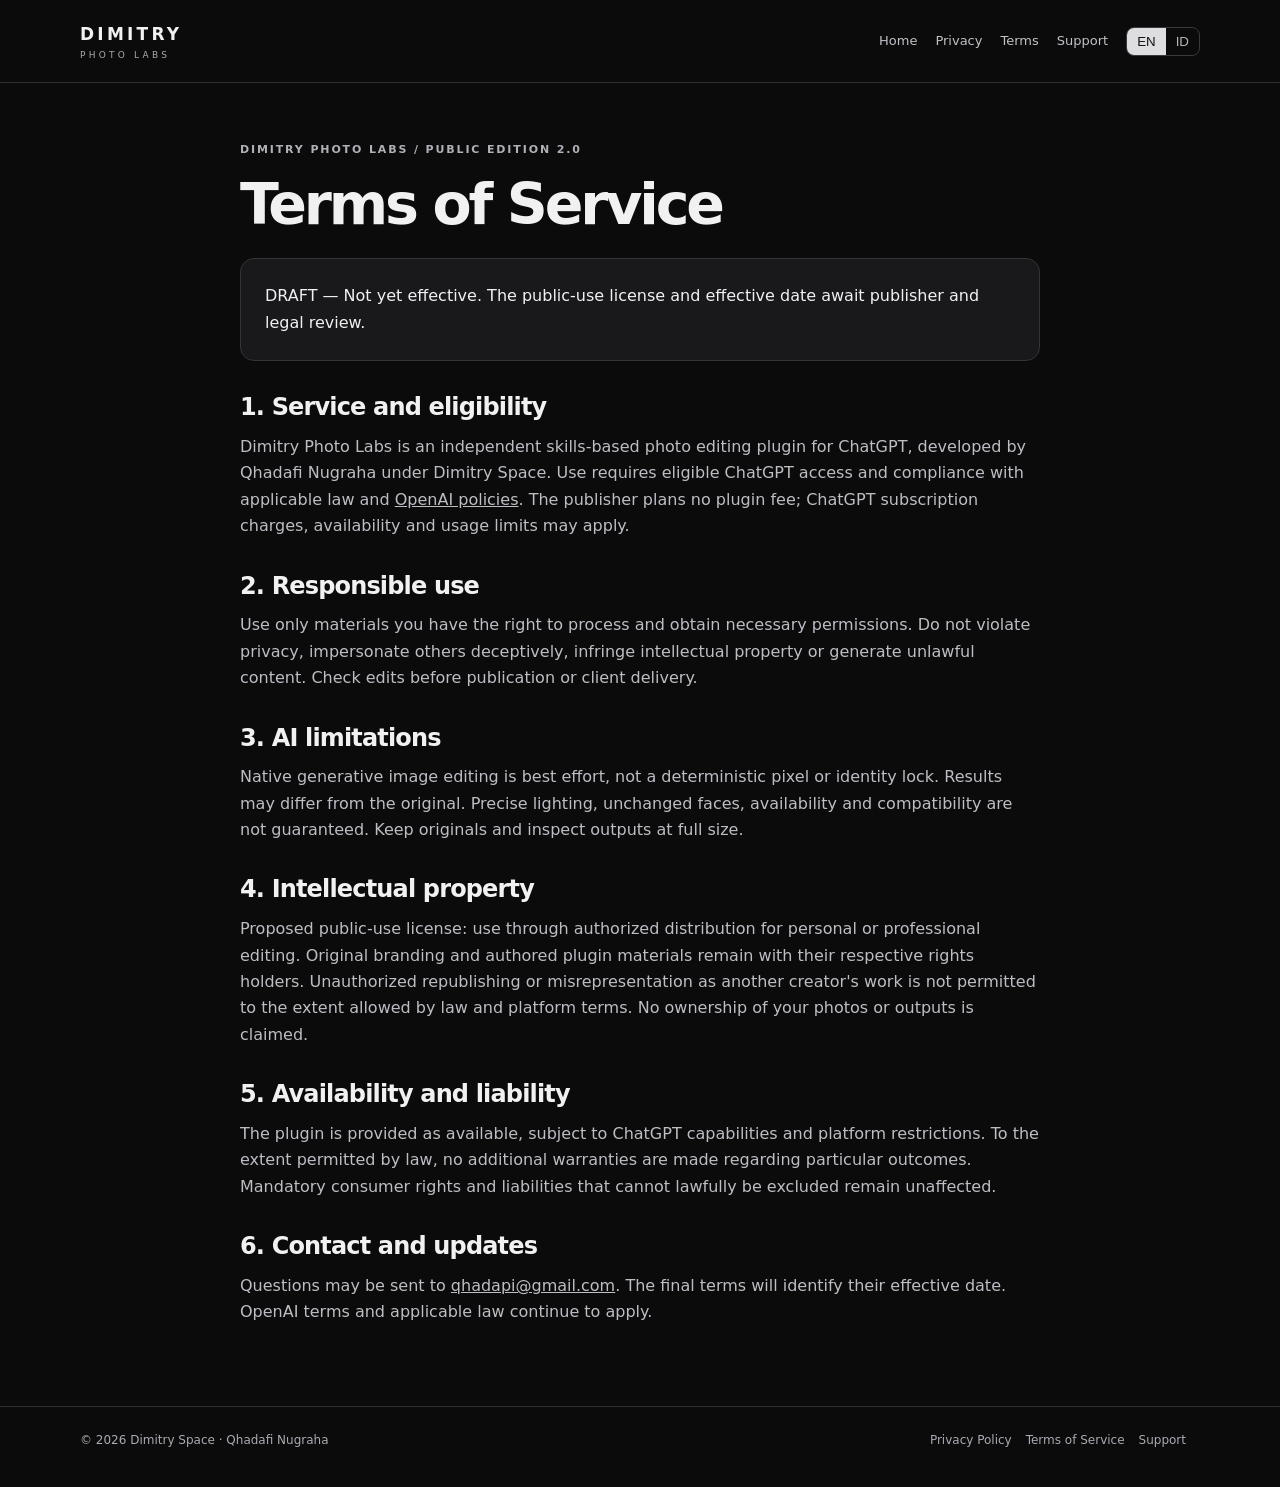
==== terms.html @ 3063d4b7 "Add bilingual terms.html" ====
<!doctype html><html lang="en"><head><meta charset="utf-8"><meta name="viewport" content="width=device-width,initial-scale=1"><title>Terms of Service · Dimitry Photo Labs</title><link rel="stylesheet" href="assets/style.css"><script defer src="assets/lang.js"></script></head><body><header><nav class="wrap"><a class="brand" href="index.html">DIMITRY<small>PHOTO LABS</small></a><div class="links"><a href="index.html">Home</a><a href="privacy.html">Privacy</a><a href="terms.html">Terms</a><a href="support.html">Support</a><div class="lang" aria-label="Language"><button data-switch="en" aria-pressed="true">EN</button><button data-switch="id" aria-pressed="false">ID</button></div></div></nav></header><main class="wrap legal"><div class="eyebrow">DIMITRY PHOTO LABS / PUBLIC EDITION 2.0</div><h1><span data-lang="en">Terms of Service</span><span data-lang="id" hidden>Ketentuan Layanan</span></h1><div class="note"><span data-lang="en">DRAFT — Not yet effective. The public-use license and effective date await publisher and legal review.</span><span data-lang="id" hidden>DRAF — Belum berlaku. Lisensi penggunaan publik dan tanggal berlaku menunggu tinjauan developer dan hukum.</span></div><section><h2><span data-lang="en">1. Service and eligibility</span><span data-lang="id" hidden>1. Layanan dan kelayakan</span></h2><p><span data-lang="en">Dimitry Photo Labs is an independent skills-based photo editing plugin for ChatGPT, developed by Qhadafi Nugraha under Dimitry Space. Use requires eligible ChatGPT access and compliance with applicable law and <a href="https://openai.com/policies/usage-policies/">OpenAI policies</a>. The publisher plans no plugin fee; ChatGPT subscription charges, availability and usage limits may apply.</span><span data-lang="id" hidden>Dimitry Photo Labs adalah plugin editing foto berbasis skills independen untuk ChatGPT, dikembangkan Qhadafi Nugraha dengan brand Dimitry Space. Penggunaan memerlukan akses ChatGPT yang memenuhi syarat dan kepatuhan terhadap hukum serta <a href="https://openai.com/policies/usage-policies/">kebijakan OpenAI</a>. Developer merencanakan plugin gratis; biaya langganan, ketersediaan dan batas penggunaan ChatGPT dapat berlaku.</span></p></section><section><h2><span data-lang="en">2. Responsible use</span><span data-lang="id" hidden>2. Penggunaan bertanggung jawab</span></h2><p><span data-lang="en">Use only materials you have the right to process and obtain necessary permissions. Do not violate privacy, impersonate others deceptively, infringe intellectual property or generate unlawful content. Check edits before publication or client delivery.</span><span data-lang="id" hidden>Gunakan hanya materi yang berhak Anda proses dan peroleh izin yang diperlukan. Jangan melanggar privasi, menyamar secara menyesatkan, melanggar kekayaan intelektual atau menghasilkan konten melawan hukum. Periksa edit sebelum publikasi atau penyerahan ke klien.</span></p></section><section><h2><span data-lang="en">3. AI limitations</span><span data-lang="id" hidden>3. Keterbatasan AI</span></h2><p><span data-lang="en">Native generative image editing is best effort, not a deterministic pixel or identity lock. Results may differ from the original. Precise lighting, unchanged faces, availability and compatibility are not guaranteed. Keep originals and inspect outputs at full size.</span><span data-lang="id" hidden>Editing gambar generatif native bersifat upaya terbaik, bukan penguncian piksel atau identitas deterministik. Hasil dapat berbeda dari asli. Akurasi pencahayaan, wajah yang sepenuhnya tidak berubah, ketersediaan dan kompatibilitas tidak dijamin. Simpan foto asli dan periksa hasil ukuran penuh.</span></p></section><section><h2><span data-lang="en">4. Intellectual property</span><span data-lang="id" hidden>4. Kekayaan intelektual</span></h2><p><span data-lang="en">Proposed public-use license: use through authorized distribution for personal or professional editing. Original branding and authored plugin materials remain with their respective rights holders. Unauthorized republishing or misrepresentation as another creator's work is not permitted to the extent allowed by law and platform terms. No ownership of your photos or outputs is claimed.</span><span data-lang="id" hidden>Usulan lisensi publik: gunakan melalui distribusi resmi untuk editing pribadi atau profesional. Branding dan materi plugin tetap menjadi hak pemegang hak masing-masing. Publikasi ulang tanpa izin atau klaim karya developer lain tidak diizinkan sejauh diperbolehkan hukum dan ketentuan platform. Tidak ada klaim kepemilikan foto atau hasil Anda.</span></p></section><section><h2><span data-lang="en">5. Availability and liability</span><span data-lang="id" hidden>5. Ketersediaan dan tanggung jawab</span></h2><p><span data-lang="en">The plugin is provided as available, subject to ChatGPT capabilities and platform restrictions. To the extent permitted by law, no additional warranties are made regarding particular outcomes. Mandatory consumer rights and liabilities that cannot lawfully be excluded remain unaffected.</span><span data-lang="id" hidden>Plugin tersedia sesuai kemampuan ChatGPT dan pembatasan platform. Sejauh diizinkan hukum, tidak diberikan jaminan tambahan atas hasil tertentu. Hak konsumen wajib dan tanggung jawab yang tidak dapat dikesampingkan menurut hukum tetap berlaku.</span></p></section><section><h2><span data-lang="en">6. Contact and updates</span><span data-lang="id" hidden>6. Kontak dan pembaruan</span></h2><p><span data-lang="en">Questions may be sent to <a href="mailto:qhadapi@gmail.com">qhadapi@gmail.com</a>. The final terms will identify their effective date. OpenAI terms and applicable law continue to apply.</span><span data-lang="id" hidden>Pertanyaan dapat dikirim ke <a href="mailto:qhadapi@gmail.com">qhadapi@gmail.com</a>. Ketentuan final akan mencantumkan tanggal berlaku. Ketentuan OpenAI dan hukum yang berlaku tetap berlaku.</span></p></section></main><footer class="foot"><div class="wrap"><span>© 2026 Dimitry Space · Qhadafi Nugraha</span><div><a href="privacy.html">Privacy Policy</a><a href="terms.html">Terms of Service</a><a href="support.html">Support</a></div></div></footer></body></html>
---- assets/style.css ----
*{box-sizing:border-box}html{color-scheme:dark;scroll-behavior:smooth}body{margin:0;background:#0b0b0c;color:#f1f1f2;font:16px/1.65 system-ui,-apple-system,sans-serif}a{color:inherit;text-decoration:none}a:hover{text-decoration:underline}a:focus-visible,button:focus-visible{outline:2px solid white;outline-offset:4px}.wrap{max-width:1120px;width:calc(100% - 48px);margin:auto}header{border-bottom:1px solid #303033}nav{min-height:82px;display:flex;justify-content:space-between;align-items:center;gap:18px;flex-wrap:wrap;padding:14px 0}.brand{font-weight:800;letter-spacing:.19em;font-size:17px}.brand small{display:block;font-size:9px;font-weight:500;color:#aaaab0}.links{display:flex;flex-wrap:wrap;gap:18px;align-items:center;font-size:13px;color:#c1c1c7}.lang{display:flex;border:1px solid #3a3a3e;border-radius:8px;overflow:hidden}.lang button{background:none;border:0;padding:6px 10px;color:#b5b5bd;cursor:pointer}.lang button[aria-pressed=true]{background:#dedee1;color:#131314}.hero{display:grid;grid-template-columns:1.2fr 1fr;align-items:center;gap:54px;padding:80px 0 72px}.eyebrow{font-size:11px;letter-spacing:.17em;color:#b0b0b7;text-transform:uppercase;font-weight:650}h1{font-size:clamp(38px,6.2vw,78px);line-height:1.04;letter-spacing:-.055em;margin:16px 0 24px;font-weight:650}h2{font-size:clamp(25px,4vw,40px);letter-spacing:-.035em;line-height:1.2;margin:0 0 18px}h3{font-size:19px;margin:0 0 8px}p{margin:0 0 16px;color:#bdbdc4}.lead{font-size:19px;max-width:600px}.btn{display:inline-block;background:#efeff0;color:#141416;padding:12px 20px;border-radius:9px;font-weight:650;font-size:14px}.btn.secondary{background:transparent;color:#ddd;border:1px solid #444}.actions{display:flex;gap:10px;flex-wrap:wrap;margin:28px 0 16px}.small{font-size:12px;color:#a5a5ad}.visual{border:1px solid #38383d;border-radius:20px;overflow:hidden;background:#19191b;padding:16px}.visual-top,.demo-bottom{display:flex;justify-content:space-between;font-size:11px;letter-spacing:.08em;color:#b6b6be;margin:10px 0}.scene{display:block;width:100%;border-radius:10px}.stats{display:grid;grid-template-columns:repeat(3,1fr);border-block:1px solid #343438;padding:24px 0;margin-bottom:64px}.stats div{padding:0 18px;border-right:1px solid #343438}.stats div:last-child{border:0}.stats strong{display:block;font-size:28px}.stats span{font-size:13px;color:#a5a5ad}.section{padding:0 0 64px}.cards{display:grid;grid-template-columns:repeat(3,1fr);gap:12px}.tile{border:1px solid #343438;border-radius:12px;background:#19191b;padding:23px;min-height:170px}.tile .num{font-size:11px;color:#a6a6ad;letter-spacing:.15em;margin-bottom:24px}.tile p{font-size:14px;margin:0}.tile:last-child{grid-column:span 2}.callout,.note{background:#19191b;border:1px solid #343438;border-radius:14px;padding:24px;margin:16px 0 32px}.legal{max-width:800px;padding:58px 0 64px}.legal h1{font-size:clamp(36px,5vw,57px)}.legal h2{font-size:24px;margin:32px 0 12px}.legal a{text-decoration:underline;overflow-wrap:anywhere}.foot{border-top:1px solid #303033;padding:24px 0 36px;color:#aaaab2;font-size:12px}.foot .wrap{display:flex;justify-content:space-between;flex-wrap:wrap;gap:15px}.foot a{margin-right:14px}[hidden]{display:none!important}@media(max-width:760px){.wrap{width:calc(100% - 32px)}.hero{grid-template-columns:1fr;gap:28px;padding:48px 0}.cards{grid-template-columns:1fr 1fr}.tile:last-child{grid-column:span 2}.stats{margin-bottom:44px}.stats div{padding:0 10px}.legal{padding:40px 0}}@media(max-width:420px){.cards{grid-template-columns:1fr}.tile:last-child{grid-column:span 1}.links{gap:10px;font-size:12px}}
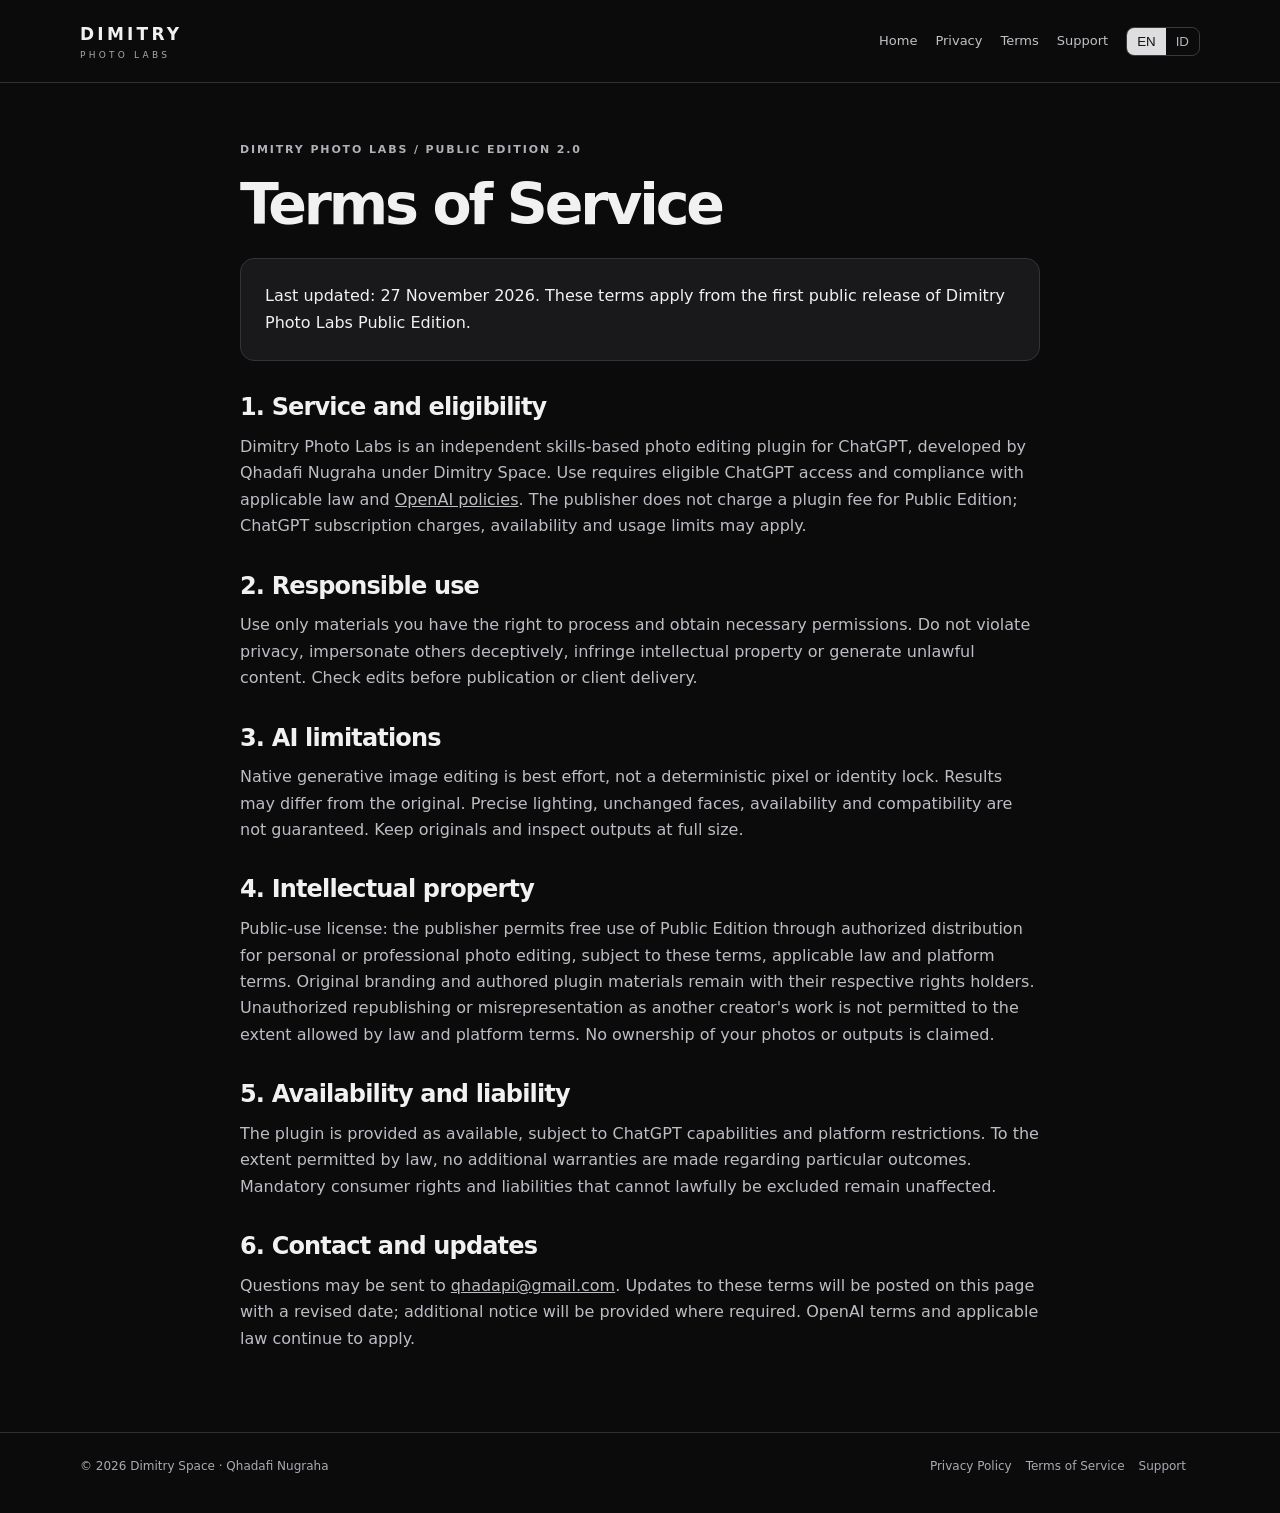
==== commit af978a37: "Finalize publisher-approved legal documents (27 Nov 2026)" ====
--- a/terms.html
+++ b/terms.html
@@ -1 +1 @@
-<!doctype html><html lang="en"><head><meta charset="utf-8"><meta name="viewport" content="width=device-width,initial-scale=1"><title>Terms of Service · Dimitry Photo Labs</title><link rel="stylesheet" href="assets/style.css"><script defer src="assets/lang.js"></script></head><body><header><nav class="wrap"><a class="brand" href="index.html">DIMITRY<small>PHOTO LABS</small></a><div class="links"><a href="index.html">Home</a><a href="privacy.html">Privacy</a><a href="terms.html">Terms</a><a href="support.html">Support</a><div class="lang" aria-label="Language"><button data-switch="en" aria-pressed="true">EN</button><button data-switch="id" aria-pressed="false">ID</button></div></div></nav></header><main class="wrap legal"><div class="eyebrow">DIMITRY PHOTO LABS / PUBLIC EDITION 2.0</div><h1><span data-lang="en">Terms of Service</span><span data-lang="id" hidden>Ketentuan Layanan</span></h1><div class="note"><span data-lang="en">DRAFT — Not yet effective. The public-use license and effective date await publisher and legal review.</span><span data-lang="id" hidden>DRAF — Belum berlaku. Lisensi penggunaan publik dan tanggal berlaku menunggu tinjauan developer dan hukum.</span></div><section><h2><span data-lang="en">1. Service and eligibility</span><span data-lang="id" hidden>1. Layanan dan kelayakan</span></h2><p><span data-lang="en">Dimitry Photo Labs is an independent skills-based photo editing plugin for ChatGPT, developed by Qhadafi Nugraha under Dimitry Space. Use requires eligible ChatGPT access and compliance with applicable law and <a href="https://openai.com/policies/usage-policies/">OpenAI policies</a>. The publisher plans no plugin fee; ChatGPT subscription charges, availability and usage limits may apply.</span><span data-lang="id" hidden>Dimitry Photo Labs adalah plugin editing foto berbasis skills independen untuk ChatGPT, dikembangkan Qhadafi Nugraha dengan brand Dimitry Space. Penggunaan memerlukan akses ChatGPT yang memenuhi syarat dan kepatuhan terhadap hukum serta <a href="https://openai.com/policies/usage-policies/">kebijakan OpenAI</a>. Developer merencanakan plugin gratis; biaya langganan, ketersediaan dan batas penggunaan ChatGPT dapat berlaku.</span></p></section><section><h2><span data-lang="en">2. Responsible use</span><span data-lang="id" hidden>2. Penggunaan bertanggung jawab</span></h2><p><span data-lang="en">Use only materials you have the right to process and obtain necessary permissions. Do not violate privacy, impersonate others deceptively, infringe intellectual property or generate unlawful content. Check edits before publication or client delivery.</span><span data-lang="id" hidden>Gunakan hanya materi yang berhak Anda proses dan peroleh izin yang diperlukan. Jangan melanggar privasi, menyamar secara menyesatkan, melanggar kekayaan intelektual atau menghasilkan konten melawan hukum. Periksa edit sebelum publikasi atau penyerahan ke klien.</span></p></section><section><h2><span data-lang="en">3. AI limitations</span><span data-lang="id" hidden>3. Keterbatasan AI</span></h2><p><span data-lang="en">Native generative image editing is best effort, not a deterministic pixel or identity lock. Results may differ from the original. Precise lighting, unchanged faces, availability and compatibility are not guaranteed. Keep originals and inspect outputs at full size.</span><span data-lang="id" hidden>Editing gambar generatif native bersifat upaya terbaik, bukan penguncian piksel atau identitas deterministik. Hasil dapat berbeda dari asli. Akurasi pencahayaan, wajah yang sepenuhnya tidak berubah, ketersediaan dan kompatibilitas tidak dijamin. Simpan foto asli dan periksa hasil ukuran penuh.</span></p></section><section><h2><span data-lang="en">4. Intellectual property</span><span data-lang="id" hidden>4. Kekayaan intelektual</span></h2><p><span data-lang="en">Proposed public-use license: use through authorized distribution for personal or professional editing. Original branding and authored plugin materials remain with their respective rights holders. Unauthorized republishing or misrepresentation as another creator's work is not permitted to the extent allowed by law and platform terms. No ownership of your photos or outputs is claimed.</span><span data-lang="id" hidden>Usulan lisensi publik: gunakan melalui distribusi resmi untuk editing pribadi atau profesional. Branding dan materi plugin tetap menjadi hak pemegang hak masing-masing. Publikasi ulang tanpa izin atau klaim karya developer lain tidak diizinkan sejauh diperbolehkan hukum dan ketentuan platform. Tidak ada klaim kepemilikan foto atau hasil Anda.</span></p></section><section><h2><span data-lang="en">5. Availability and liability</span><span data-lang="id" hidden>5. Ketersediaan dan tanggung jawab</span></h2><p><span data-lang="en">The plugin is provided as available, subject to ChatGPT capabilities and platform restrictions. To the extent permitted by law, no additional warranties are made regarding particular outcomes. Mandatory consumer rights and liabilities that cannot lawfully be excluded remain unaffected.</span><span data-lang="id" hidden>Plugin tersedia sesuai kemampuan ChatGPT dan pembatasan platform. Sejauh diizinkan hukum, tidak diberikan jaminan tambahan atas hasil tertentu. Hak konsumen wajib dan tanggung jawab yang tidak dapat dikesampingkan menurut hukum tetap berlaku.</span></p></section><section><h2><span data-lang="en">6. Contact and updates</span><span data-lang="id" hidden>6. Kontak dan pembaruan</span></h2><p><span data-lang="en">Questions may be sent to <a href="mailto:qhadapi@gmail.com">qhadapi@gmail.com</a>. The final terms will identify their effective date. OpenAI terms and applicable law continue to apply.</span><span data-lang="id" hidden>Pertanyaan dapat dikirim ke <a href="mailto:qhadapi@gmail.com">qhadapi@gmail.com</a>. Ketentuan final akan mencantumkan tanggal berlaku. Ketentuan OpenAI dan hukum yang berlaku tetap berlaku.</span></p></section></main><footer class="foot"><div class="wrap"><span>© 2026 Dimitry Space · Qhadafi Nugraha</span><div><a href="privacy.html">Privacy Policy</a><a href="terms.html">Terms of Service</a><a href="support.html">Support</a></div></div></footer></body></html>+<!doctype html><html lang="en"><head><meta charset="utf-8"><meta name="viewport" content="width=device-width,initial-scale=1"><title>Terms of Service · Dimitry Photo Labs</title><link rel="stylesheet" href="assets/style.css"><script defer src="assets/lang.js"></script></head><body><header><nav class="wrap"><a class="brand" href="index.html">DIMITRY<small>PHOTO LABS</small></a><div class="links"><a href="index.html">Home</a><a href="privacy.html">Privacy</a><a href="terms.html">Terms</a><a href="support.html">Support</a><div class="lang" aria-label="Language"><button data-switch="en" aria-pressed="true">EN</button><button data-switch="id" aria-pressed="false">ID</button></div></div></nav></header><main class="wrap legal"><div class="eyebrow">DIMITRY PHOTO LABS / PUBLIC EDITION 2.0</div><h1><span data-lang="en">Terms of Service</span><span data-lang="id" hidden>Ketentuan Layanan</span></h1><div class="note"><span data-lang="en">Last updated: 27 November 2026. These terms apply from the first public release of Dimitry Photo Labs Public Edition.</span><span data-lang="id" hidden>Terakhir diperbarui: 27 November 2026. Ketentuan ini berlaku sejak rilis publik pertama Dimitry Photo Labs Public Edition.</span></div><section><h2><span data-lang="en">1. Service and eligibility</span><span data-lang="id" hidden>1. Layanan dan kelayakan</span></h2><p><span data-lang="en">Dimitry Photo Labs is an independent skills-based photo editing plugin for ChatGPT, developed by Qhadafi Nugraha under Dimitry Space. Use requires eligible ChatGPT access and compliance with applicable law and <a href="https://openai.com/policies/usage-policies/">OpenAI policies</a>. The publisher does not charge a plugin fee for Public Edition; ChatGPT subscription charges, availability and usage limits may apply.</span><span data-lang="id" hidden>Dimitry Photo Labs adalah plugin editing foto berbasis skills independen untuk ChatGPT, dikembangkan Qhadafi Nugraha dengan brand Dimitry Space. Penggunaan memerlukan akses ChatGPT yang memenuhi syarat dan kepatuhan terhadap hukum serta <a href="https://openai.com/policies/usage-policies/">kebijakan OpenAI</a>. Developer tidak mengenakan biaya plugin untuk Public Edition; biaya langganan, ketersediaan dan batas penggunaan ChatGPT dapat berlaku.</span></p></section><section><h2><span data-lang="en">2. Responsible use</span><span data-lang="id" hidden>2. Penggunaan bertanggung jawab</span></h2><p><span data-lang="en">Use only materials you have the right to process and obtain necessary permissions. Do not violate privacy, impersonate others deceptively, infringe intellectual property or generate unlawful content. Check edits before publication or client delivery.</span><span data-lang="id" hidden>Gunakan hanya materi yang berhak Anda proses dan peroleh izin yang diperlukan. Jangan melanggar privasi, menyamar secara menyesatkan, melanggar kekayaan intelektual atau menghasilkan konten melawan hukum. Periksa edit sebelum publikasi atau penyerahan ke klien.</span></p></section><section><h2><span data-lang="en">3. AI limitations</span><span data-lang="id" hidden>3. Keterbatasan AI</span></h2><p><span data-lang="en">Native generative image editing is best effort, not a deterministic pixel or identity lock. Results may differ from the original. Precise lighting, unchanged faces, availability and compatibility are not guaranteed. Keep originals and inspect outputs at full size.</span><span data-lang="id" hidden>Editing gambar generatif native bersifat upaya terbaik, bukan penguncian piksel atau identitas deterministik. Hasil dapat berbeda dari asli. Akurasi pencahayaan, wajah yang sepenuhnya tidak berubah, ketersediaan dan kompatibilitas tidak dijamin. Simpan foto asli dan periksa hasil ukuran penuh.</span></p></section><section><h2><span data-lang="en">4. Intellectual property</span><span data-lang="id" hidden>4. Kekayaan intelektual</span></h2><p><span data-lang="en">Public-use license: the publisher permits free use of Public Edition through authorized distribution for personal or professional photo editing, subject to these terms, applicable law and platform terms. Original branding and authored plugin materials remain with their respective rights holders. Unauthorized republishing or misrepresentation as another creator's work is not permitted to the extent allowed by law and platform terms. No ownership of your photos or outputs is claimed.</span><span data-lang="id" hidden>Lisensi penggunaan publik: developer mengizinkan penggunaan gratis Public Edition melalui distribusi resmi untuk editing foto pribadi maupun profesional, dengan tunduk pada ketentuan ini, hukum dan ketentuan platform. Branding dan materi plugin tetap menjadi hak pemegang hak masing-masing. Publikasi ulang tanpa izin atau klaim karya developer lain tidak diizinkan sejauh diperbolehkan hukum dan ketentuan platform. Tidak ada klaim kepemilikan foto atau hasil Anda.</span></p></section><section><h2><span data-lang="en">5. Availability and liability</span><span data-lang="id" hidden>5. Ketersediaan dan tanggung jawab</span></h2><p><span data-lang="en">The plugin is provided as available, subject to ChatGPT capabilities and platform restrictions. To the extent permitted by law, no additional warranties are made regarding particular outcomes. Mandatory consumer rights and liabilities that cannot lawfully be excluded remain unaffected.</span><span data-lang="id" hidden>Plugin tersedia sesuai kemampuan ChatGPT dan pembatasan platform. Sejauh diizinkan hukum, tidak diberikan jaminan tambahan atas hasil tertentu. Hak konsumen wajib dan tanggung jawab yang tidak dapat dikesampingkan menurut hukum tetap berlaku.</span></p></section><section><h2><span data-lang="en">6. Contact and updates</span><span data-lang="id" hidden>6. Kontak dan pembaruan</span></h2><p><span data-lang="en">Questions may be sent to <a href="mailto:qhadapi@gmail.com">qhadapi@gmail.com</a>. Updates to these terms will be posted on this page with a revised date; additional notice will be provided where required. OpenAI terms and applicable law continue to apply.</span><span data-lang="id" hidden>Pertanyaan dapat dikirim ke <a href="mailto:qhadapi@gmail.com">qhadapi@gmail.com</a>. Pembaruan ketentuan akan dimuat pada halaman ini dengan tanggal yang diperbarui; pemberitahuan tambahan diberikan jika diwajibkan. Ketentuan OpenAI dan hukum yang berlaku tetap berlaku.</span></p></section></main><footer class="foot"><div class="wrap"><span>© 2026 Dimitry Space · Qhadafi Nugraha</span><div><a href="privacy.html">Privacy Policy</a><a href="terms.html">Terms of Service</a><a href="support.html">Support</a></div></div></footer></body></html>
